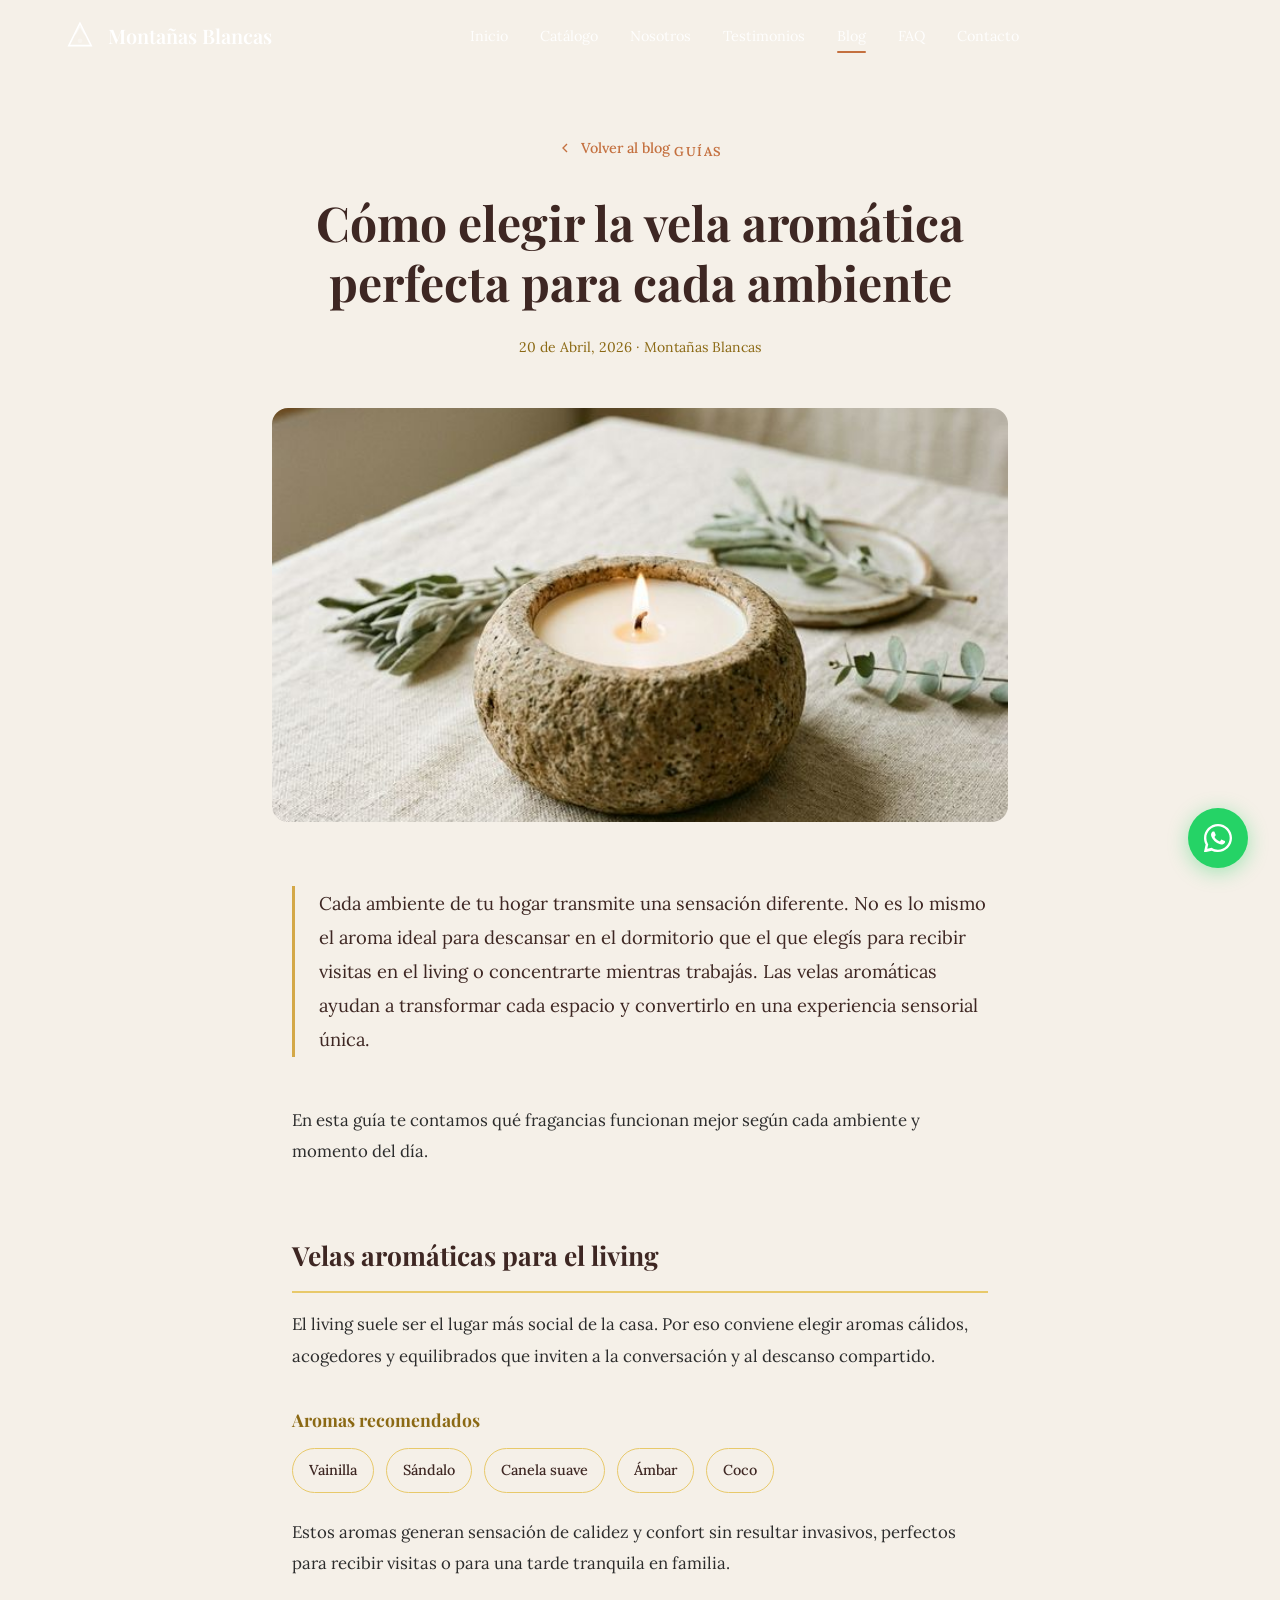
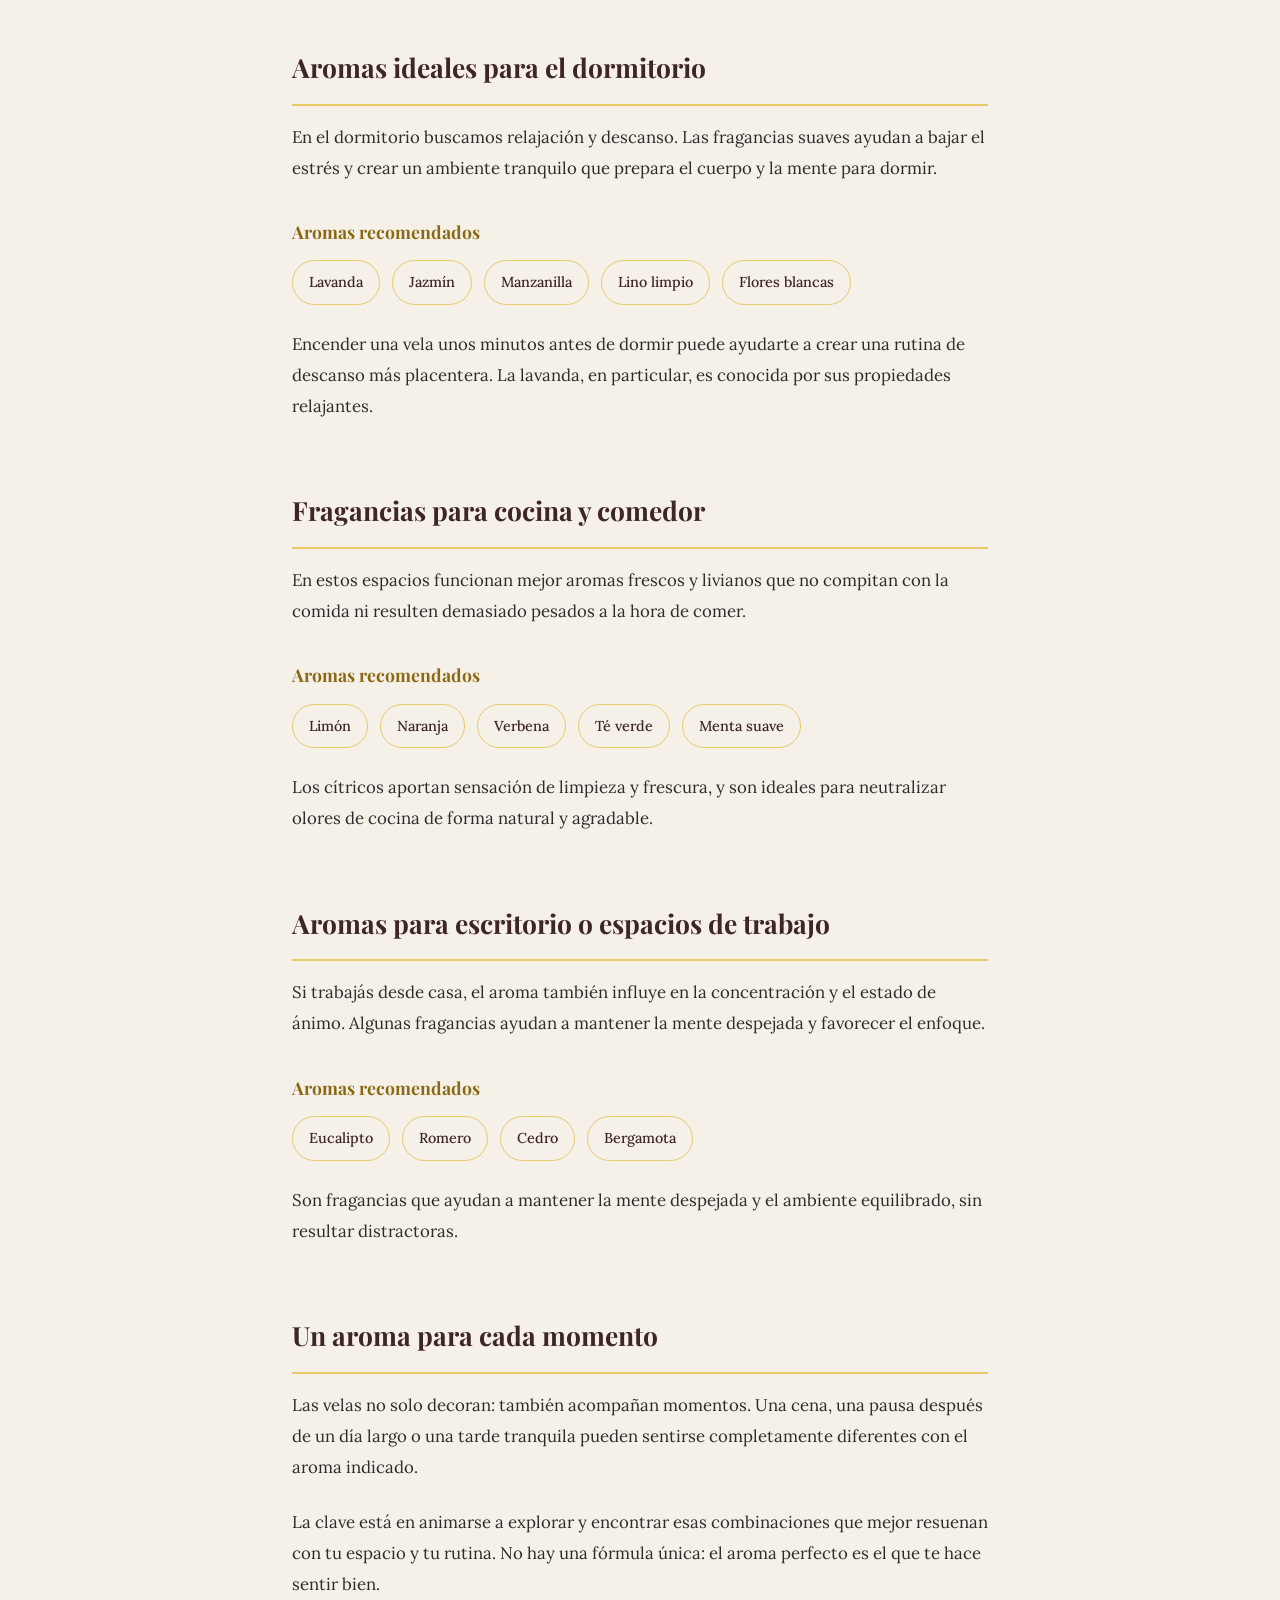
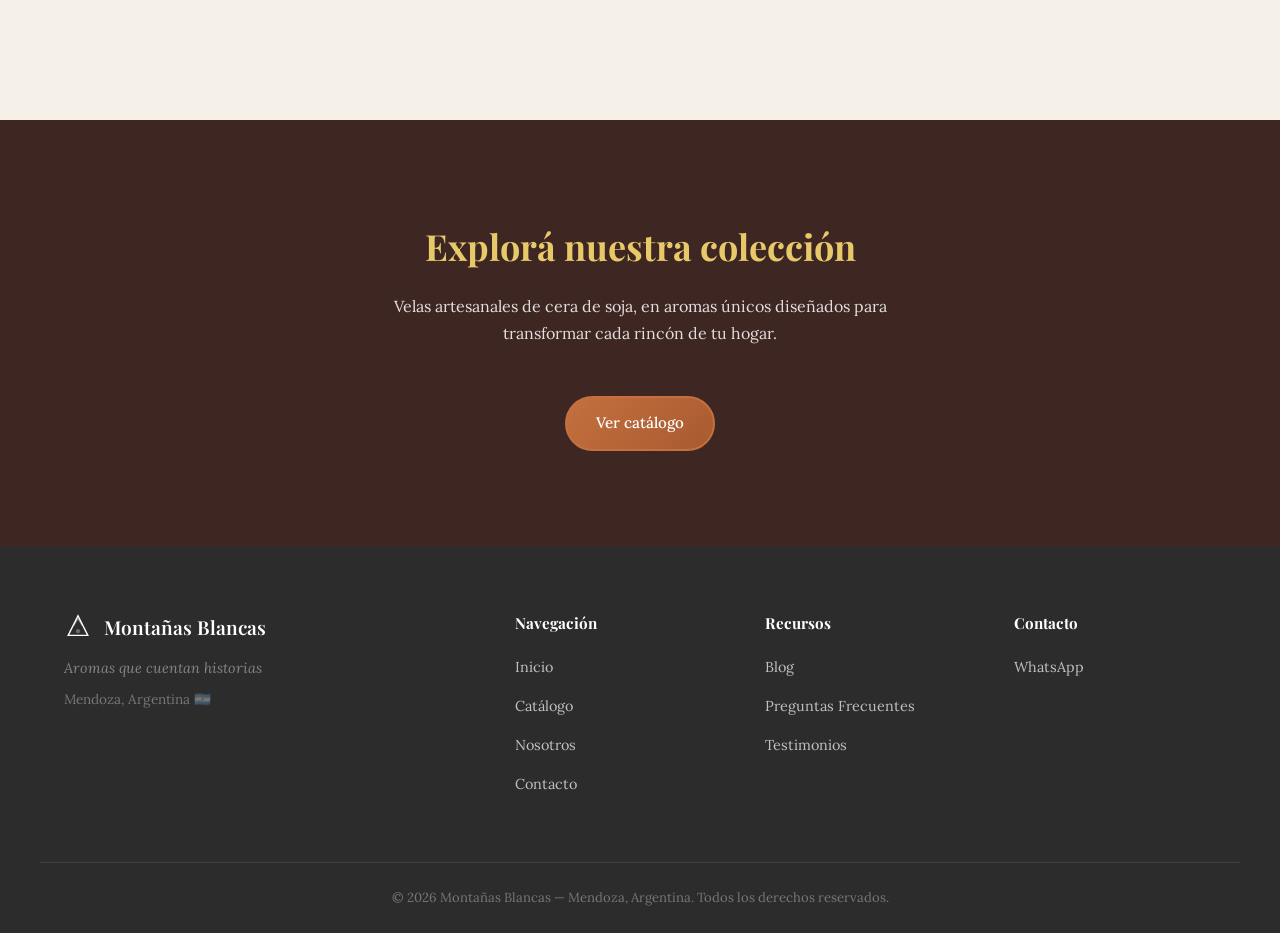
==== blog/como-elegir-la-vela-aromatica-perfecta.html @ 4b8f6ac5 "Add 3 blog posts with full SEO and schema markup - blog/como-elegir-la-vela-aromatica-perfecta.html " ====
<!DOCTYPE html>
<html lang="es-AR">
<head>
  <meta charset="UTF-8" />
  <meta name="viewport" content="width=device-width, initial-scale=1.0" />

  <title>Cómo elegir la vela aromática perfecta para cada ambiente — Montañas Blancas</title>
  <meta name="description" content="Descubrí qué aromas funcionan mejor en cada espacio de tu hogar y cómo elegir la vela ideal para crear ambientes cálidos, relajantes y únicos." />
  <meta name="author" content="Montañas Blancas" />
  <meta name="robots" content="index, follow" />
  <link rel="canonical" href="https://www.montañasblancas.com/blog/como-elegir-la-vela-aromatica-perfecta.html" />

  <!-- Open Graph -->
  <meta property="og:type" content="article" />
  <meta property="og:title" content="Cómo elegir la vela aromática perfecta para cada ambiente" />
  <meta property="og:description" content="Descubrí qué aromas funcionan mejor en cada espacio de tu hogar y cómo elegir la vela ideal." />
  <meta property="og:image" content="https://www.montañasblancas.com/images/vela-portavela-2.png" />
  <meta property="og:url" content="https://www.montañasblancas.com/blog/como-elegir-la-vela-aromatica-perfecta.html" />
  <meta property="og:locale" content="es_AR" />
  <meta property="og:site_name" content="Montañas Blancas" />
  <meta property="article:published_time" content="2026-04-20" />

  <!-- Twitter Card -->
  <meta name="twitter:card" content="summary_large_image" />
  <meta name="twitter:title" content="Cómo elegir la vela aromática perfecta para cada ambiente" />
  <meta name="twitter:description" content="Descubrí qué aromas funcionan mejor en cada espacio de tu hogar." />
  <meta name="twitter:image" content="https://www.montañasblancas.com/images/vela-portavela-2.png" />

  <!-- Fonts: async -->
  <link rel="preconnect" href="https://fonts.googleapis.com" />
  <link rel="preconnect" href="https://fonts.gstatic.com" crossorigin />
  <link rel="preload" href="https://fonts.googleapis.com/css2?family=Playfair+Display:ital,wght@0,400;0,500;0,600;0,700;1,400;1,500&family=Lora:ital,wght@0,400;0,500;0,600;1,400;1,500&display=swap" as="style" onload="this.onload=null;this.rel='stylesheet'" />
  <noscript><link href="https://fonts.googleapis.com/css2?family=Playfair+Display:ital,wght@0,400;0,500;0,600;0,700;1,400;1,500&family=Lora:ital,wght@0,400;0,500;0,600;1,400;1,500&display=swap" rel="stylesheet" /></noscript>

  <link rel="stylesheet" href="../style.css" />

  <!-- Structured Data: BlogPosting -->
  <script type="application/ld+json">
  {
    "@context": "https://schema.org",
    "@type": "BlogPosting",
    "headline": "Cómo elegir la vela aromática perfecta para cada ambiente",
    "description": "Descubrí qué aromas funcionan mejor en cada espacio de tu hogar y cómo elegir la vela ideal para crear ambientes cálidos, relajantes y únicos.",
    "image": "https://www.montañasblancas.com/images/vela-portavela-2.png",
    "datePublished": "2026-04-20",
    "author": { "@type": "Organization", "name": "Montañas Blancas" },
    "publisher": {
      "@type": "Organization",
      "name": "Montañas Blancas",
      "url": "https://www.montañasblancas.com"
    },
    "url": "https://www.montañasblancas.com/blog/como-elegir-la-vela-aromatica-perfecta.html"
  }
  </script>
</head>
<body>

  <!-- ========== NAVBAR ========== -->
  <header id="navbar" class="navbar" role="banner">
    <div class="navbar__container">
      <a href="/" class="navbar__logo" aria-label="Ir al inicio">
        <svg class="navbar__logo-icon" viewBox="0 0 40 40" fill="none" xmlns="http://www.w3.org/2000/svg" aria-hidden="true">
          <path d="M20 4L6 32h28L20 4z" stroke="currentColor" stroke-width="2" fill="none"/>
          <path d="M14 18L20 8l6 10" stroke="currentColor" stroke-width="1.5" fill="none" opacity="0.5"/>
          <circle cx="20" cy="26" r="3" fill="currentColor" opacity="0.3"/>
        </svg>
        <span class="navbar__brand">Montañas Blancas</span>
      </a>

      <nav class="navbar__nav" id="nav-menu" role="navigation" aria-label="Navegación principal">
        <ul class="navbar__links">
          <li><a href="/" class="navbar__link">Inicio</a></li>
          <li><a href="/#catalogo" class="navbar__link">Catálogo</a></li>
          <li><a href="/#nosotros" class="navbar__link">Nosotros</a></li>
          <li><a href="/#testimonios" class="navbar__link">Testimonios</a></li>
          <li><a href="/#blog" class="navbar__link active">Blog</a></li>
          <li><a href="/#faq" class="navbar__link">FAQ</a></li>
          <li><a href="/#contacto" class="navbar__link">Contacto</a></li>
        </ul>
      </nav>

      <div class="navbar__actions">
        <button class="navbar__hamburger" id="hamburger-btn" aria-label="Abrir menú" aria-expanded="false" aria-controls="nav-menu">
          <span class="navbar__hamburger-line"></span>
          <span class="navbar__hamburger-line"></span>
          <span class="navbar__hamburger-line"></span>
        </button>
      </div>
    </div>
  </header>

  <!-- ========== BLOG POST ========== -->
  <div class="blog-post__hero">
    <header class="blog-post__header">
      <a href="/#blog" class="blog-post__back" aria-label="Volver al blog">
        <svg viewBox="0 0 24 24" fill="none" stroke="currentColor" stroke-width="2" width="16" height="16"><path d="M15 18l-6-6 6-6"/></svg>
        Volver al blog
      </a>
      <span class="blog-post__category">Guías</span>
      <h1 class="blog-post__title">Cómo elegir la vela aromática perfecta para cada ambiente</h1>
      <p class="blog-post__meta">
        <time datetime="2026-04-20">20 de Abril, 2026</time> · Montañas Blancas
      </p>
    </header>

    <div class="blog-post__cover">
      <img src="../images/vela-portavela-2.png" alt="Portavela artesanal con vela aromática encendida" width="640" height="640" loading="eager" />
    </div>
  </div>

  <main>
    <article class="blog-post__body">

      <p>Cada ambiente de tu hogar transmite una sensación diferente. No es lo mismo el aroma ideal para descansar en el dormitorio que el que elegís para recibir visitas en el living o concentrarte mientras trabajás. Las velas aromáticas ayudan a transformar cada espacio y convertirlo en una experiencia sensorial única.</p>

      <p>En esta guía te contamos qué fragancias funcionan mejor según cada ambiente y momento del día.</p>

      <h2>Velas aromáticas para el living</h2>
      <p>El living suele ser el lugar más social de la casa. Por eso conviene elegir aromas cálidos, acogedores y equilibrados que inviten a la conversación y al descanso compartido.</p>
      <h3>Aromas recomendados</h3>
      <ul class="aroma-list">
        <li>Vainilla</li>
        <li>Sándalo</li>
        <li>Canela suave</li>
        <li>Ámbar</li>
        <li>Coco</li>
      </ul>
      <p>Estos aromas generan sensación de calidez y confort sin resultar invasivos, perfectos para recibir visitas o para una tarde tranquila en familia.</p>

      <h2>Aromas ideales para el dormitorio</h2>
      <p>En el dormitorio buscamos relajación y descanso. Las fragancias suaves ayudan a bajar el estrés y crear un ambiente tranquilo que prepara el cuerpo y la mente para dormir.</p>
      <h3>Aromas recomendados</h3>
      <ul class="aroma-list">
        <li>Lavanda</li>
        <li>Jazmín</li>
        <li>Manzanilla</li>
        <li>Lino limpio</li>
        <li>Flores blancas</li>
      </ul>
      <p>Encender una vela unos minutos antes de dormir puede ayudarte a crear una rutina de descanso más placentera. La lavanda, en particular, es conocida por sus propiedades relajantes.</p>

      <h2>Fragancias para cocina y comedor</h2>
      <p>En estos espacios funcionan mejor aromas frescos y livianos que no compitan con la comida ni resulten demasiado pesados a la hora de comer.</p>
      <h3>Aromas recomendados</h3>
      <ul class="aroma-list">
        <li>Limón</li>
        <li>Naranja</li>
        <li>Verbena</li>
        <li>Té verde</li>
        <li>Menta suave</li>
      </ul>
      <p>Los cítricos aportan sensación de limpieza y frescura, y son ideales para neutralizar olores de cocina de forma natural y agradable.</p>

      <h2>Aromas para escritorio o espacios de trabajo</h2>
      <p>Si trabajás desde casa, el aroma también influye en la concentración y el estado de ánimo. Algunas fragancias ayudan a mantener la mente despejada y favorecer el enfoque.</p>
      <h3>Aromas recomendados</h3>
      <ul class="aroma-list">
        <li>Eucalipto</li>
        <li>Romero</li>
        <li>Cedro</li>
        <li>Bergamota</li>
      </ul>
      <p>Son fragancias que ayudan a mantener la mente despejada y el ambiente equilibrado, sin resultar distractoras.</p>

      <h2>Un aroma para cada momento</h2>
      <p>Las velas no solo decoran: también acompañan momentos. Una cena, una pausa después de un día largo o una tarde tranquila pueden sentirse completamente diferentes con el aroma indicado.</p>
      <p>La clave está en animarse a explorar y encontrar esas combinaciones que mejor resuenan con tu espacio y tu rutina. No hay una fórmula única: el aroma perfecto es el que te hace sentir bien.</p>

    </article>
  </main>

  <!-- ========== CTA ========== -->
  <section class="blog-post__cta-section">
    <h2>Explorá nuestra colección</h2>
    <p>Velas artesanales de cera de soja, en aromas únicos diseñados para transformar cada rincón de tu hogar.</p>
    <a href="/#catalogo" class="btn btn--primary">Ver catálogo</a>
  </section>

  <!-- ========== FOOTER ========== -->
  <footer class="footer" role="contentinfo">
    <div class="container footer__grid">
      <div class="footer__brand">
        <div class="footer__logo">
          <svg class="navbar__logo-icon" viewBox="0 0 40 40" fill="none" xmlns="http://www.w3.org/2000/svg" aria-hidden="true">
            <path d="M20 4L6 32h28L20 4z" stroke="currentColor" stroke-width="2" fill="none"/>
            <path d="M14 18L20 8l6 10" stroke="currentColor" stroke-width="1.5" fill="none" opacity="0.5"/>
            <circle cx="20" cy="26" r="3" fill="currentColor" opacity="0.3"/>
          </svg>
          <span>Montañas Blancas</span>
        </div>
        <p class="footer__tagline">Aromas que cuentan historias</p>
        <p class="footer__location">Mendoza, Argentina 🇦🇷</p>
      </div>
      <div class="footer__links">
        <h4>Navegación</h4>
        <ul>
          <li><a href="/">Inicio</a></li>
          <li><a href="/#catalogo">Catálogo</a></li>
          <li><a href="/#nosotros">Nosotros</a></li>
          <li><a href="/#contacto">Contacto</a></li>
        </ul>
      </div>
      <div class="footer__links">
        <h4>Recursos</h4>
        <ul>
          <li><a href="/#blog">Blog</a></li>
          <li><a href="/#faq">Preguntas Frecuentes</a></li>
          <li><a href="/#testimonios">Testimonios</a></li>
        </ul>
      </div>
      <div class="footer__links">
        <h4>Contacto</h4>
        <ul>
          <li><a href="https://wa.me/5492616534503" target="_blank" rel="noopener noreferrer">WhatsApp</a></li>
        </ul>
      </div>
    </div>
    <div class="footer__bottom">
      <p>&copy; 2026 Montañas Blancas — Mendoza, Argentina. Todos los derechos reservados.</p>
    </div>
  </footer>

  <!-- Back to Top -->
  <button class="back-to-top" id="back-to-top" aria-label="Volver al inicio">
    <svg viewBox="0 0 24 24" fill="none" stroke="currentColor" stroke-width="2.5" width="20" height="20">
      <path d="M12 19V5M5 12l7-7 7 7"/>
    </svg>
  </button>

  <!-- WhatsApp Float -->
  <a href="https://wa.me/5492616534503?text=Hola!%20Quiero%20consultar%20sobre%20los%20productos%20de%20Monta%C3%B1as%20Blancas" target="_blank" rel="noopener noreferrer" class="whatsapp-float" aria-label="Contactar por WhatsApp">
    <svg viewBox="0 0 24 24" fill="currentColor" width="28" height="28"><path d="M17.472 14.382c-.297-.149-1.758-.867-2.03-.967-.273-.099-.471-.148-.67.15-.197.297-.767.966-.94 1.164-.173.199-.347.223-.644.075-.297-.15-1.255-.463-2.39-1.475-.883-.788-1.48-1.761-1.653-2.059-.173-.297-.018-.458.13-.606.134-.133.298-.347.446-.52.149-.174.198-.298.298-.497.099-.198.05-.371-.025-.52-.075-.149-.669-1.612-.916-2.207-.242-.579-.487-.5-.669-.51-.173-.008-.371-.01-.57-.01-.198 0-.52.074-.792.372-.272.297-1.04 1.016-1.04 2.479 0 1.462 1.065 2.875 1.213 3.074.149.198 2.096 3.2 5.077 4.487.709.306 1.262.489 1.694.625.712.227 1.36.195 1.871.118.571-.085 1.758-.719 2.006-1.413.248-.694.248-1.289.173-1.413-.074-.124-.272-.198-.57-.347z"/><path d="M12 0C5.373 0 0 5.373 0 12c0 2.025.507 3.932 1.395 5.608L.048 23.64a.5.5 0 00.612.612l5.994-1.33A11.955 11.955 0 0012 24c6.627 0 12-5.373 12-12S18.627 0 12 0zm0 22c-1.85 0-3.59-.508-5.074-1.388l-.364-.216-3.773.838.856-3.812-.236-.376A9.94 9.94 0 012 12C2 6.486 6.486 2 12 2s10 4.486 10 10-4.486 10-10 10z"/></svg>
  </a>

  <script src="../main.js"></script>
</body>
</html>
---- style.css ----
/* ============================================================
   MONTAÑAS BLANCAS — Design System
   Estilo: Rústico / Artesanal
   ============================================================ */

/* ---------- CSS Custom Properties ---------- */
:root {
  /* Colors */
  --color-cream: #F5F0E8;
  --color-cream-light: #FAF7F2;
  --color-warm-brown: #8B6914;
  --color-dark-brown: #3E2723;
  --color-terracotta: #C4703F;
  --color-terracotta-dark: #A85A30;
  --color-sage: #A8B5A0;
  --color-sage-light: #C5CFC0;
  --color-gold: #D4A847;
  --color-gold-light: #E8C96A;
  --color-charcoal: #2C2C2C;
  --color-white: #FFFFFF;
  --color-black: #1A1A1A;
  --color-whatsapp: #25D366;
  --color-whatsapp-dark: #1EBE57;

  /* Typography */
  --font-heading: 'Playfair Display', 'Georgia', serif;
  --font-body: 'Lora', 'Georgia', serif;

  /* Spacing */
  --space-xs: 0.5rem;
  --space-sm: 0.75rem;
  --space-md: 1rem;
  --space-lg: 1.5rem;
  --space-xl: 2rem;
  --space-2xl: 3rem;
  --space-3xl: 4rem;
  --space-4xl: 6rem;

  /* Borders */
  --radius-sm: 6px;
  --radius-md: 10px;
  --radius-lg: 16px;
  --radius-xl: 24px;
  --radius-full: 9999px;

  /* Shadows */
  --shadow-sm: 0 2px 8px rgba(62, 39, 35, 0.06);
  --shadow-md: 0 4px 20px rgba(62, 39, 35, 0.08);
  --shadow-lg: 0 8px 40px rgba(62, 39, 35, 0.12);
  --shadow-warm: 0 4px 20px rgba(196, 112, 63, 0.15);

  /* Transitions */
  --transition-fast: 0.2s ease;
  --transition-base: 0.3s ease;
  --transition-slow: 0.5s ease;

  /* Layout */
  --max-width: 1200px;
  --navbar-height: 72px;
}

/* ---------- Reset & Base ---------- */
*,
*::before,
*::after {
  margin: 0;
  padding: 0;
  box-sizing: border-box;
}

html {
  scroll-behavior: smooth;
  scroll-padding-top: var(--navbar-height);
  font-size: 16px;
  -webkit-font-smoothing: antialiased;
  -moz-osx-font-smoothing: grayscale;
}

body {
  font-family: var(--font-body);
  color: var(--color-dark-brown);
  background-color: var(--color-cream);
  line-height: 1.7;
  overflow-x: hidden;
}

img {
  max-width: 100%;
  height: auto;
  display: block;
}

a {
  color: inherit;
  text-decoration: none;
  transition: color var(--transition-fast);
}

ul, ol {
  list-style: none;
}

button {
  border: none;
  background: none;
  cursor: pointer;
  font-family: inherit;
  font-size: inherit;
  color: inherit;
}

::selection {
  background-color: var(--color-terracotta);
  color: var(--color-white);
}

/* ---------- Utility Classes ---------- */
.container {
  max-width: var(--max-width);
  margin: 0 auto;
  padding: 0 var(--space-lg);
}

.section {
  padding: var(--space-4xl) 0;
}

.section--alt {
  background-color: var(--color-cream-light);
}

.section__header {
  text-align: center;
  max-width: 640px;
  margin: 0 auto var(--space-3xl);
}

.section__tagline {
  font-family: var(--font-body);
  font-style: italic;
  color: var(--color-terracotta);
  font-size: 0.95rem;
  letter-spacing: 0.05em;
  margin-bottom: var(--space-xs);
}

.section__title {
  font-family: var(--font-heading);
  font-size: clamp(1.8rem, 4vw, 2.6rem);
  font-weight: 600;
  color: var(--color-dark-brown);
  margin-bottom: var(--space-md);
  position: relative;
}

.section__title::after {
  content: '';
  display: block;
  width: 60px;
  height: 3px;
  background: linear-gradient(90deg, var(--color-terracotta), var(--color-gold));
  margin: var(--space-md) auto 0;
  border-radius: var(--radius-full);
}

.section__description {
  font-size: 1.05rem;
  color: rgba(62, 39, 35, 0.7);
  line-height: 1.8;
}

/* ---------- Buttons ---------- */
.btn {
  display: inline-flex;
  align-items: center;
  justify-content: center;
  gap: var(--space-xs);
  padding: 0.8rem 1.8rem;
  border-radius: var(--radius-full);
  font-family: var(--font-body);
  font-size: 0.95rem;
  font-weight: 500;
  cursor: pointer;
  transition: all var(--transition-base);
  border: 2px solid transparent;
  text-decoration: none;
  white-space: nowrap;
}

.btn--primary {
  background: linear-gradient(135deg, var(--color-terracotta), var(--color-terracotta-dark));
  color: var(--color-white);
  border-color: var(--color-terracotta);
}

.btn--primary:hover {
  background: linear-gradient(135deg, var(--color-terracotta-dark), var(--color-terracotta));
  transform: translateY(-2px);
  box-shadow: var(--shadow-warm);
}

.btn--outline {
  background: transparent;
  color: var(--color-white);
  border-color: rgba(255, 255, 255, 0.6);
}

.btn--outline:hover {
  background: rgba(255, 255, 255, 0.1);
  border-color: var(--color-white);
  transform: translateY(-2px);
}

.btn--whatsapp {
  background: var(--color-whatsapp);
  color: var(--color-white);
  border-color: var(--color-whatsapp);
  font-size: 0.85rem;
  padding: 0.6rem 1.2rem;
}

.btn--whatsapp:hover {
  background: var(--color-whatsapp-dark);
  transform: translateY(-2px);
  box-shadow: 0 4px 15px rgba(37, 211, 102, 0.3);
}

.btn--large {
  font-size: 1.1rem;
  padding: 1rem 2.5rem;
}

/* ============================================================
   NAVBAR
   ============================================================ */
.navbar {
  position: fixed;
  top: 0;
  left: 0;
  right: 0;
  z-index: 1000;
  height: var(--navbar-height);
  background: transparent;
  transition: all var(--transition-base);
}

.navbar.scrolled {
  background: rgba(245, 240, 232, 0.95);
  backdrop-filter: blur(12px);
  -webkit-backdrop-filter: blur(12px);
  box-shadow: var(--shadow-sm);
}

.navbar.scrolled .navbar__brand,
.navbar.scrolled .navbar__link,
.navbar.scrolled .navbar__social,
.navbar.scrolled .navbar__hamburger-line {
  color: var(--color-dark-brown);
}

.navbar.scrolled .navbar__hamburger-line {
  background-color: var(--color-dark-brown);
}

.navbar__container {
  max-width: var(--max-width);
  margin: 0 auto;
  padding: 0 var(--space-lg);
  display: flex;
  align-items: center;
  justify-content: space-between;
  height: 100%;
}

.navbar__logo {
  display: flex;
  align-items: center;
  gap: var(--space-sm);
  font-family: var(--font-heading);
  font-size: 1.25rem;
  font-weight: 600;
  color: var(--color-white);
  transition: color var(--transition-base);
  z-index: 1001;
}

.navbar__logo-icon {
  width: 32px;
  height: 32px;
}

.navbar__brand {
  color: inherit;
}

.navbar__nav {
  display: flex;
}

.navbar__links {
  display: flex;
  align-items: center;
  gap: var(--space-xl);
}

.navbar__link {
  font-family: var(--font-body);
  font-size: 0.9rem;
  color: rgba(255, 255, 255, 0.9);
  position: relative;
  padding: var(--space-xs) 0;
  transition: color var(--transition-fast);
}

.navbar__link::after {
  content: '';
  position: absolute;
  bottom: 0;
  left: 0;
  width: 0;
  height: 2px;
  background: var(--color-terracotta);
  transition: width var(--transition-base);
  border-radius: var(--radius-full);
}

.navbar__link:hover::after,
.navbar__link.active::after {
  width: 100%;
}

.navbar__actions {
  display: flex;
  align-items: center;
  gap: var(--space-md);
  z-index: 1001;
}

.navbar__social {
  color: rgba(255, 255, 255, 0.9);
  transition: all var(--transition-fast);
  display: flex;
}

.navbar__social:hover {
  color: var(--color-terracotta);
  transform: scale(1.1);
}

/* Hamburger */
.navbar__hamburger {
  display: none;
  flex-direction: column;
  gap: 5px;
  padding: 4px;
}

.navbar__hamburger-line {
  width: 24px;
  height: 2px;
  background-color: var(--color-white);
  border-radius: var(--radius-full);
  transition: all var(--transition-base);
}

.navbar__hamburger.open .navbar__hamburger-line:nth-child(1) {
  transform: translateY(7px) rotate(45deg);
}

.navbar__hamburger.open .navbar__hamburger-line:nth-child(2) {
  opacity: 0;
}

.navbar__hamburger.open .navbar__hamburger-line:nth-child(3) {
  transform: translateY(-7px) rotate(-45deg);
}

/* ============================================================
   HERO
   ============================================================ */
.hero {
  position: relative;
  height: 100vh;
  min-height: 600px;
  display: flex;
  align-items: center;
  justify-content: center;
  background-image: url('images/hero.png');
  background-image: image-set(
    url('images/hero.webp') type('image/webp'),
    url('images/hero.png') type('image/png')
  );
  background-size: cover;
  background-position: center;
}

.hero__overlay {
  position: absolute;
  inset: 0;
  background: linear-gradient(
    180deg,
    rgba(26, 26, 26, 0.5) 0%,
    rgba(62, 39, 35, 0.65) 50%,
    rgba(44, 44, 44, 0.7) 100%
  );
}

.hero__content {
  position: relative;
  text-align: center;
  color: var(--color-white);
  padding: var(--space-xl);
  max-width: 700px;
}

.hero__tagline {
  font-family: var(--font-body);
  font-style: italic;
  font-size: 1rem;
  letter-spacing: 0.15em;
  text-transform: uppercase;
  opacity: 0.85;
  margin-bottom: var(--space-md);
}

.hero__title {
  font-family: var(--font-heading);
  font-size: clamp(2.5rem, 7vw, 4.5rem);
  font-weight: 700;
  line-height: 1.1;
  margin-bottom: var(--space-md);
  text-shadow: 0 2px 20px rgba(0, 0, 0, 0.3);
}

.hero__subtitle {
  font-family: var(--font-body);
  font-style: italic;
  font-size: clamp(1.1rem, 2.5vw, 1.4rem);
  opacity: 0.9;
  margin-bottom: var(--space-2xl);
  letter-spacing: 0.02em;
}

.hero__cta {
  display: flex;
  gap: var(--space-md);
  justify-content: center;
  flex-wrap: wrap;
}

.hero__scroll-indicator {
  position: absolute;
  bottom: var(--space-2xl);
  left: 50%;
  transform: translateX(-50%);
  color: rgba(255, 255, 255, 0.6);
  animation: bounce 2s ease-in-out infinite;
}

@keyframes bounce {
  0%, 100% { transform: translateX(-50%) translateY(0); }
  50% { transform: translateX(-50%) translateY(10px); }
}

/* ============================================================
   CATALOG
   ============================================================ */
.catalog__filters {
  display: flex;
  justify-content: center;
  gap: var(--space-sm);
  margin-bottom: var(--space-2xl);
  flex-wrap: wrap;
}

.catalog__filter {
  font-family: var(--font-body);
  font-size: 0.9rem;
  padding: 0.6rem 1.4rem;
  border-radius: var(--radius-full);
  border: 2px solid rgba(62, 39, 35, 0.15);
  background: transparent;
  color: var(--color-dark-brown);
  transition: all var(--transition-base);
  cursor: pointer;
}

.catalog__filter:hover {
  border-color: var(--color-terracotta);
  color: var(--color-terracotta);
}

.catalog__filter.active {
  background: var(--color-terracotta);
  border-color: var(--color-terracotta);
  color: var(--color-white);
}

.catalog__grid {
  display: grid;
  grid-template-columns: repeat(auto-fill, minmax(320px, 1fr));
  gap: var(--space-xl);
}

/* Product Cards */
.product-card {
  background: var(--color-white);
  border-radius: var(--radius-lg);
  overflow: hidden;
  box-shadow: var(--shadow-sm);
  transition: all var(--transition-base);
  display: flex;
  flex-direction: column;
}

.product-card:hover {
  transform: translateY(-6px);
  box-shadow: var(--shadow-lg);
}

.product-card.hidden {
  display: none;
}

.product-card__image-wrapper {
  position: relative;
  overflow: hidden;
  aspect-ratio: 1 / 1;
  background: var(--color-cream);
}

.product-card__image {
  width: 100%;
  height: 100%;
  object-fit: cover;
  object-position: center 55%;
  transition: transform var(--transition-slow);
}

.product-card:hover .product-card__image {
  transform: scale(1.05);
}

.product-card__badge {
  position: absolute;
  top: var(--space-md);
  left: var(--space-md);
  background: var(--color-terracotta);
  color: var(--color-white);
  padding: 0.3rem 0.8rem;
  border-radius: var(--radius-full);
  font-size: 0.75rem;
  font-weight: 600;
  letter-spacing: 0.05em;
  text-transform: uppercase;
}

.product-card__badge.badge--new {
  background: var(--color-gold);
  color: var(--color-dark-brown);
}

.product-card__body {
  padding: var(--space-lg);
  display: flex;
  flex-direction: column;
  flex: 1;
}

.product-card__title {
  font-family: var(--font-heading);
  font-size: 1.15rem;
  font-weight: 600;
  color: var(--color-dark-brown);
  margin-bottom: var(--space-xs);
  line-height: 1.4;
}

.product-card__description {
  font-size: 0.9rem;
  color: rgba(62, 39, 35, 0.65);
  line-height: 1.6;
  margin-bottom: var(--space-lg);
  flex: 1;
}

.product-card__footer {
  display: flex;
  align-items: center;
  justify-content: space-between;
  gap: var(--space-md);
  margin-top: auto;
}

.product-card__price {
  font-family: var(--font-heading);
  font-size: 1.3rem;
  font-weight: 700;
  color: var(--color-terracotta);
}

.product-card__variants {
  display: flex;
  flex-direction: column;
  gap: 0.4rem;
  margin-bottom: var(--space-lg);
  padding: var(--space-sm) var(--space-md);
  background: linear-gradient(135deg, rgba(196, 112, 63, 0.05), rgba(212, 168, 71, 0.05));
  border-radius: var(--radius-sm);
  border-left: 3px solid var(--color-terracotta);
}

.product-card__variant {
  font-size: 0.82rem;
  color: rgba(62, 39, 35, 0.7);
  line-height: 1.5;
}

.product-card__variant strong {
  color: var(--color-terracotta);
  font-weight: 600;
}

/* ============================================================
   ABOUT
   ============================================================ */
.about__grid {
  display: grid;
  grid-template-columns: 1fr 1fr;
  gap: var(--space-3xl);
  align-items: center;
}

.about__image-wrapper {
  border-radius: var(--radius-lg);
  overflow: hidden;
  box-shadow: var(--shadow-lg);
  position: relative;
}

.about__image-wrapper::after {
  content: '';
  position: absolute;
  inset: 0;
  border: 3px solid rgba(212, 168, 71, 0.2);
  border-radius: var(--radius-lg);
  pointer-events: none;
}

.about__image {
  width: 100%;
  height: 100%;
  object-fit: cover;
  aspect-ratio: 4 / 5;
}

.about__content .section__tagline,
.about__content .section__title {
  text-align: left;
}

.about__content .section__title::after {
  margin: var(--space-md) 0 0;
}

.about__text {
  font-size: 1rem;
  color: rgba(62, 39, 35, 0.75);
  margin-bottom: var(--space-md);
  line-height: 1.8;
}

.about__values {
  display: grid;
  grid-template-columns: repeat(3, 1fr);
  gap: var(--space-lg);
  margin-top: var(--space-2xl);
}

.about__value {
  text-align: center;
}

.about__value-icon {
  width: 56px;
  height: 56px;
  margin: 0 auto var(--space-sm);
  display: flex;
  align-items: center;
  justify-content: center;
  background: linear-gradient(135deg, rgba(196, 112, 63, 0.1), rgba(212, 168, 71, 0.1));
  border-radius: var(--radius-md);
  color: var(--color-terracotta);
}

.about__value h3 {
  font-family: var(--font-heading);
  font-size: 1rem;
  font-weight: 600;
  margin-bottom: 0.2rem;
}

.about__value p {
  font-size: 0.82rem;
  color: rgba(62, 39, 35, 0.6);
}

/* ============================================================
   TESTIMONIALS
   ============================================================ */
.testimonials__carousel {
  max-width: 800px;
  margin: 0 auto;
  overflow: hidden;
  position: relative;
}

.testimonials__track {
  display: flex;
  transition: transform var(--transition-slow);
}

.testimonial-card {
  min-width: 100%;
  padding: var(--space-2xl) var(--space-xl);
  text-align: center;
}

.testimonial-card__stars {
  color: var(--color-gold);
  font-size: 1.3rem;
  margin-bottom: var(--space-lg);
  letter-spacing: 0.1em;
}

.testimonial-card__text {
  font-family: var(--font-body);
  font-style: italic;
  font-size: 1.1rem;
  line-height: 1.8;
  color: var(--color-dark-brown);
  margin-bottom: var(--space-xl);
  max-width: 600px;
  margin-left: auto;
  margin-right: auto;
}

.testimonial-card__author {
  display: flex;
  align-items: center;
  justify-content: center;
  gap: var(--space-md);
}

.testimonial-card__avatar {
  width: 48px;
  height: 48px;
  border-radius: var(--radius-full);
  background: linear-gradient(135deg, var(--color-terracotta), var(--color-gold));
  color: var(--color-white);
  display: flex;
  align-items: center;
  justify-content: center;
  font-family: var(--font-heading);
  font-weight: 600;
  font-size: 0.9rem;
}

.testimonial-card__name {
  font-family: var(--font-heading);
  font-weight: 600;
  color: var(--color-dark-brown);
}

.testimonial-card__location {
  font-size: 0.85rem;
  color: rgba(62, 39, 35, 0.5);
}

.testimonials__controls {
  display: flex;
  align-items: center;
  justify-content: center;
  gap: var(--space-lg);
  margin-top: var(--space-lg);
}

.testimonials__btn {
  width: 40px;
  height: 40px;
  border-radius: var(--radius-full);
  border: 2px solid rgba(62, 39, 35, 0.15);
  display: flex;
  align-items: center;
  justify-content: center;
  color: var(--color-dark-brown);
  transition: all var(--transition-base);
}

.testimonials__btn:hover {
  border-color: var(--color-terracotta);
  color: var(--color-terracotta);
  background: rgba(196, 112, 63, 0.05);
}

.testimonials__dots {
  display: flex;
  gap: var(--space-xs);
}

.testimonials__dot {
  width: 10px;
  height: 10px;
  border-radius: var(--radius-full);
  background: rgba(62, 39, 35, 0.15);
  cursor: pointer;
  transition: all var(--transition-base);
  border: none;
}

.testimonials__dot.active {
  background: var(--color-terracotta);
  width: 28px;
}

/* ============================================================
   BLOG
   ============================================================ */
.blog__grid {
  display: grid;
  grid-template-columns: repeat(auto-fill, minmax(320px, 1fr));
  gap: var(--space-xl);
}

.blog-card {
  background: var(--color-white);
  border-radius: var(--radius-lg);
  overflow: hidden;
  box-shadow: var(--shadow-sm);
  transition: all var(--transition-base);
}

.blog-card:hover {
  transform: translateY(-4px);
  box-shadow: var(--shadow-md);
}

.blog-card__image-wrapper {
  overflow: hidden;
  aspect-ratio: 16 / 10;
}

.blog-card__image {
  width: 100%;
  height: 100%;
  object-fit: cover;
  transition: transform var(--transition-slow);
}

.blog-card:hover .blog-card__image {
  transform: scale(1.05);
}

.blog-card__body {
  padding: var(--space-lg);
}

.blog-card__date {
  font-size: 0.8rem;
  color: var(--color-terracotta);
  font-style: italic;
}

.blog-card__title {
  font-family: var(--font-heading);
  font-size: 1.1rem;
  font-weight: 600;
  color: var(--color-dark-brown);
  margin: var(--space-xs) 0 var(--space-sm);
  line-height: 1.4;
}

.blog-card__excerpt {
  font-size: 0.9rem;
  color: rgba(62, 39, 35, 0.65);
  line-height: 1.7;
  margin-bottom: var(--space-md);
}

.blog-card__title a {
  color: inherit;
  text-decoration: none;
}

.blog-card__title a:hover {
  color: var(--color-terracotta);
}

.blog-card__link {
  font-family: var(--font-body);
  font-size: 0.9rem;
  font-weight: 500;
  color: var(--color-terracotta);
  text-decoration: none;
  transition: color var(--transition-fast);
}

.blog-card:hover .blog-card__link {
  color: var(--color-terracotta-dark);
}

/* ============================================================
   FAQ
   ============================================================ */
.faq__list {
  max-width: 720px;
  margin: 0 auto;
}

.faq__item {
  border: 2px solid rgba(62, 39, 35, 0.08);
  border-radius: var(--radius-md);
  margin-bottom: var(--space-md);
  background: var(--color-white);
  overflow: hidden;
  transition: all var(--transition-base);
}

.faq__item:hover {
  border-color: rgba(196, 112, 63, 0.2);
}

.faq__item[open] {
  border-color: var(--color-terracotta);
  box-shadow: var(--shadow-warm);
}

.faq__question {
  padding: var(--space-lg);
  font-family: var(--font-heading);
  font-size: 1.05rem;
  font-weight: 500;
  cursor: pointer;
  display: flex;
  align-items: center;
  justify-content: space-between;
  gap: var(--space-md);
  list-style: none;
  user-select: none;
}

.faq__question::-webkit-details-marker {
  display: none;
}

.faq__chevron {
  flex-shrink: 0;
  transition: transform var(--transition-base);
  color: var(--color-terracotta);
}

.faq__item[open] .faq__chevron {
  transform: rotate(180deg);
}

.faq__answer {
  padding: 0 var(--space-lg) var(--space-lg);
  font-size: 0.95rem;
  color: rgba(62, 39, 35, 0.7);
  line-height: 1.8;
  animation: faqSlideIn 0.3s ease;
}

@keyframes faqSlideIn {
  from {
    opacity: 0;
    transform: translateY(-8px);
  }
  to {
    opacity: 1;
    transform: translateY(0);
  }
}

/* ============================================================
   CONTACT
   ============================================================ */
.contact__grid {
  display: grid;
  grid-template-columns: 1fr 1fr;
  gap: var(--space-3xl);
  align-items: start;
  max-width: 900px;
  margin: 0 auto;
}

.contact__whatsapp-card {
  background: var(--color-white);
  border-radius: var(--radius-lg);
  padding: var(--space-3xl) var(--space-xl);
  text-align: center;
  box-shadow: var(--shadow-md);
  border: 2px solid rgba(37, 211, 102, 0.1);
}

.contact__whatsapp-icon {
  color: var(--color-whatsapp);
  margin-bottom: var(--space-lg);
}

.contact__whatsapp-card h3 {
  font-family: var(--font-heading);
  font-size: 1.3rem;
  margin-bottom: var(--space-xs);
}

.contact__whatsapp-card p {
  color: rgba(62, 39, 35, 0.6);
  margin-bottom: var(--space-xl);
}

.contact__info {
  display: flex;
  flex-direction: column;
  gap: var(--space-xl);
}

.contact__info-item {
  display: flex;
  align-items: flex-start;
  gap: var(--space-lg);
}

.contact__info-icon {
  width: 48px;
  height: 48px;
  flex-shrink: 0;
  display: flex;
  align-items: center;
  justify-content: center;
  background: linear-gradient(135deg, rgba(196, 112, 63, 0.1), rgba(212, 168, 71, 0.1));
  border-radius: var(--radius-md);
  color: var(--color-terracotta);
}

.contact__info-item h4 {
  font-family: var(--font-heading);
  font-size: 1rem;
  margin-bottom: 0.2rem;
}

.contact__info-item p {
  font-size: 0.9rem;
  color: rgba(62, 39, 35, 0.65);
  line-height: 1.6;
}

.contact__instagram-link {
  color: var(--color-terracotta);
  font-weight: 500;
  font-size: 0.95rem;
}

.contact__instagram-link:hover {
  color: var(--color-terracotta-dark);
  text-decoration: underline;
}

/* ============================================================
   FOOTER
   ============================================================ */
.footer {
  background: var(--color-charcoal);
  color: rgba(255, 255, 255, 0.7);
  padding-top: var(--space-3xl);
}

.footer__grid {
  display: grid;
  grid-template-columns: 2fr 1fr 1fr 1fr;
  gap: var(--space-2xl);
  padding-bottom: var(--space-3xl);
  border-bottom: 1px solid rgba(255, 255, 255, 0.1);
}

.footer__logo {
  display: flex;
  align-items: center;
  gap: var(--space-sm);
  font-family: var(--font-heading);
  font-size: 1.2rem;
  font-weight: 600;
  color: var(--color-white);
  margin-bottom: var(--space-sm);
}

.footer__logo .navbar__logo-icon {
  width: 28px;
  height: 28px;
}

.footer__tagline {
  font-style: italic;
  font-size: 0.9rem;
  opacity: 0.6;
  margin-bottom: var(--space-xs);
}

.footer__location {
  font-size: 0.85rem;
  opacity: 0.5;
}

.footer__links h4 {
  font-family: var(--font-heading);
  font-size: 0.95rem;
  color: var(--color-white);
  margin-bottom: var(--space-md);
}

.footer__links ul {
  display: flex;
  flex-direction: column;
  gap: var(--space-sm);
}

.footer__links a {
  font-size: 0.9rem;
  transition: color var(--transition-fast);
}

.footer__links a:hover {
  color: var(--color-terracotta);
}

.footer__bottom {
  padding: var(--space-lg) 0;
  text-align: center;
  font-size: 0.82rem;
  opacity: 0.5;
}

/* ============================================================
   BACK TO TOP
   ============================================================ */
.back-to-top {
  position: fixed;
  bottom: calc(var(--space-xl) + 72px);
  right: var(--space-xl);
  width: 44px;
  height: 44px;
  background: var(--color-dark-brown);
  color: var(--color-white);
  border-radius: var(--radius-full);
  display: flex;
  align-items: center;
  justify-content: center;
  box-shadow: var(--shadow-md);
  z-index: 899;
  opacity: 0;
  transform: translateY(16px);
  pointer-events: none;
  transition: opacity var(--transition-base), transform var(--transition-base), background var(--transition-fast);
  cursor: pointer;
  border: none;
}

.back-to-top.visible {
  opacity: 1;
  transform: translateY(0);
  pointer-events: all;
}

.back-to-top:hover {
  background: var(--color-terracotta);
  transform: translateY(-3px);
}

@media (max-width: 768px) {
  .back-to-top {
    bottom: calc(var(--space-lg) + 64px);
    right: var(--space-lg);
    width: 40px;
    height: 40px;
  }
}

/* ============================================================
   WHATSAPP FLOAT
   ============================================================ */
.whatsapp-float {
  position: fixed;
  bottom: var(--space-xl);
  right: var(--space-xl);
  width: 60px;
  height: 60px;
  background: var(--color-whatsapp);
  border-radius: var(--radius-full);
  display: flex;
  align-items: center;
  justify-content: center;
  color: var(--color-white);
  box-shadow: 0 4px 20px rgba(37, 211, 102, 0.4);
  z-index: 900;
  transition: box-shadow var(--transition-base);
  animation: whatsappPulse 2s ease-in-out infinite;
}

.whatsapp-float:hover {
  transform: scale(1.1);
  box-shadow: 0 6px 30px rgba(37, 211, 102, 0.5);
  animation-play-state: paused;
}

@keyframes whatsappPulse {
  0%, 100% { transform: scale(1); }
  50% { transform: scale(1.06); }
}

/* ============================================================
   SCROLL ANIMATIONS
   ============================================================ */
.animate-on-scroll {
  opacity: 0;
  transform: translateY(30px);
  transition: opacity 0.7s ease, transform 0.7s ease;
}

.animate-on-scroll.visible {
  opacity: 1;
  transform: translateY(0);
}

/* Hero animations */
.animate-fade-up {
  opacity: 0;
  transform: translateY(30px);
  animation: fadeUp 0.8s ease forwards;
}

.animate-delay-1 { animation-delay: 0.2s; }
.animate-delay-2 { animation-delay: 0.4s; }
.animate-delay-3 { animation-delay: 0.6s; }

@keyframes fadeUp {
  to {
    opacity: 1;
    transform: translateY(0);
  }
}

/* ============================================================
   RESPONSIVE DESIGN
   ============================================================ */

/* Tablet */
@media (max-width: 1024px) {
  .about__grid {
    grid-template-columns: 1fr;
    gap: var(--space-2xl);
  }

  .about__image {
    aspect-ratio: 16 / 9;
  }

  .about__content .section__tagline,
  .about__content .section__title {
    text-align: center;
  }

  .about__content .section__title::after {
    margin: var(--space-md) auto 0;
  }

  .contact__grid {
    grid-template-columns: 1fr;
    gap: var(--space-2xl);
  }

  .footer__grid {
    grid-template-columns: 1fr 1fr;
    gap: var(--space-xl);
  }
}

/* Mobile */
@media (max-width: 768px) {
  :root {
    --navbar-height: 64px;
  }

  .navbar__hamburger {
    display: flex;
  }

  .navbar__nav {
    position: fixed;
    top: 0;
    left: 0;
    right: 0;
    bottom: 0;
    background: rgba(245, 240, 232, 0.98);
    backdrop-filter: blur(20px);
    -webkit-backdrop-filter: blur(20px);
    display: flex;
    align-items: center;
    justify-content: center;
    opacity: 0;
    pointer-events: none;
    transition: opacity var(--transition-base);
    z-index: 999;
  }

  .navbar__nav.open {
    opacity: 1;
    pointer-events: all;
  }

  .navbar__links {
    flex-direction: column;
    gap: var(--space-xl);
    text-align: center;
  }

  .navbar__link {
    color: var(--color-dark-brown);
    font-size: 1.2rem;
  }

  .hero__title {
    font-size: clamp(2rem, 8vw, 3rem);
  }

  .catalog__grid,
  .blog__grid {
    grid-template-columns: 1fr;
  }

  .about__values {
    grid-template-columns: 1fr;
    gap: var(--space-xl);
  }

  .footer__grid {
    grid-template-columns: 1fr;
    gap: var(--space-xl);
    text-align: center;
  }

  .footer__logo {
    justify-content: center;
  }

  .section {
    padding: var(--space-3xl) 0;
  }

  .whatsapp-float {
    bottom: var(--space-lg);
    right: var(--space-lg);
    width: 52px;
    height: 52px;
  }
}

/* Small Mobile */
@media (max-width: 480px) {
  .hero__cta {
    flex-direction: column;
    align-items: center;
  }

  .product-card__footer {
    flex-direction: column;
    align-items: flex-start;
  }

  .btn--whatsapp {
    width: 100%;
    justify-content: center;
  }

  .catalog__filters {
    gap: 0.4rem;
  }

  .catalog__filter {
    font-size: 0.8rem;
    padding: 0.5rem 1rem;
  }

  .contact__whatsapp-card {
    padding: var(--space-2xl) var(--space-md);
  }

  .contact__whatsapp-card .btn--large {
    width: 100%;
    white-space: normal;
  }
}

/* Prefers Reduced Motion */
@media (prefers-reduced-motion: reduce) {
  *,
  *::before,
  *::after {
    animation-duration: 0.01ms !important;
    animation-iteration-count: 1 !important;
    transition-duration: 0.01ms !important;
  }

  html {
    scroll-behavior: auto;
  }
}

/* ============================================================
   BLOG POST PAGE
   ============================================================ */
.blog-post__hero {
  padding-top: var(--navbar-height);
  background: var(--color-cream);
}

.blog-post__header {
  max-width: 760px;
  margin: 0 auto;
  padding: var(--space-3xl) var(--space-xl) var(--space-2xl);
  text-align: center;
}

.blog-post__category {
  display: inline-block;
  font-size: 0.8rem;
  font-weight: 600;
  letter-spacing: 0.12em;
  text-transform: uppercase;
  color: var(--color-terracotta);
  margin-bottom: var(--space-md);
}

.blog-post__title {
  font-family: var(--font-heading);
  font-size: clamp(1.8rem, 5vw, 3rem);
  color: var(--color-dark-brown);
  line-height: 1.25;
  margin-bottom: var(--space-lg);
}

.blog-post__meta {
  color: var(--color-warm-brown);
  font-size: 0.875rem;
}

.blog-post__cover {
  max-width: 800px;
  margin: 0 auto;
  padding: 0 var(--space-xl);
  border-radius: var(--radius-lg);
  overflow: hidden;
}

.blog-post__cover img {
  width: 100%;
  height: auto;
  display: block;
  border-radius: var(--radius-lg);
  aspect-ratio: 16 / 9;
  object-fit: cover;
}

.blog-post__body {
  max-width: 760px;
  margin: 0 auto;
  padding: var(--space-3xl) var(--space-xl) var(--space-4xl);
  color: var(--color-charcoal);
  line-height: 1.85;
  font-size: 1.05rem;
}

.blog-post__body > p:first-child {
  font-size: 1.15rem;
  color: var(--color-dark-brown);
  border-left: 3px solid var(--color-gold);
  padding-left: var(--space-lg);
  margin-bottom: var(--space-2xl);
}

.blog-post__body h2 {
  font-family: var(--font-heading);
  color: var(--color-dark-brown);
  font-size: clamp(1.25rem, 3vw, 1.65rem);
  margin-top: var(--space-3xl);
  margin-bottom: var(--space-md);
  padding-bottom: var(--space-sm);
  border-bottom: 2px solid var(--color-gold-light);
}

.blog-post__body h3 {
  font-family: var(--font-heading);
  color: var(--color-warm-brown);
  font-size: 1.1rem;
  margin-top: var(--space-xl);
  margin-bottom: var(--space-sm);
}

.blog-post__body p {
  margin-bottom: var(--space-lg);
}

.blog-post__body ul,
.blog-post__body ol {
  margin-left: var(--space-xl);
  margin-bottom: var(--space-lg);
}

.blog-post__body li {
  margin-bottom: var(--space-xs);
}

.blog-post__body strong {
  color: var(--color-dark-brown);
  font-weight: 600;
}

.blog-post__body .aroma-list {
  list-style: none;
  margin-left: 0;
  display: flex;
  flex-wrap: wrap;
  gap: var(--space-sm);
  margin-bottom: var(--space-lg);
}

.blog-post__body .aroma-list li {
  margin: 0;
  background: var(--color-cream);
  border: 1px solid var(--color-gold-light);
  color: var(--color-dark-brown);
  padding: var(--space-xs) var(--space-md);
  border-radius: var(--radius-full);
  font-size: 0.9rem;
  font-weight: 500;
}

.blog-post__steps {
  list-style: none;
  margin-left: 0;
  counter-reset: steps;
}

.blog-post__steps li {
  counter-increment: steps;
  margin-bottom: var(--space-xl);
  padding-left: 3.5rem;
  position: relative;
}

.blog-post__steps li::before {
  content: counter(steps);
  position: absolute;
  left: 0;
  top: 0;
  width: 2.25rem;
  height: 2.25rem;
  background: var(--color-dark-brown);
  color: var(--color-gold-light);
  border-radius: var(--radius-full);
  display: flex;
  align-items: center;
  justify-content: center;
  font-family: var(--font-heading);
  font-weight: 700;
  font-size: 1rem;
}

.blog-post__steps li strong {
  display: block;
  font-size: 1.05rem;
  margin-bottom: var(--space-xs);
}

.blog-post__cta-section {
  background: var(--color-dark-brown);
  color: var(--color-white);
  text-align: center;
  padding: var(--space-4xl) var(--space-xl);
}

.blog-post__cta-section h2 {
  font-family: var(--font-heading);
  font-size: clamp(1.5rem, 4vw, 2.25rem);
  color: var(--color-gold-light);
  margin-bottom: var(--space-md);
}

.blog-post__cta-section p {
  max-width: 580px;
  margin: 0 auto var(--space-2xl);
  opacity: 0.85;
  line-height: 1.7;
}

.blog-post__back {
  display: inline-flex;
  align-items: center;
  gap: var(--space-xs);
  color: var(--color-terracotta);
  font-size: 0.9rem;
  font-weight: 500;
  text-decoration: none;
  margin-bottom: var(--space-xl);
  transition: gap var(--transition-fast);
}

.blog-post__back:hover {
  gap: var(--space-sm);
  color: var(--color-terracotta-dark);
}

@media (max-width: 768px) {
  .blog-post__body {
    font-size: 1rem;
    padding: var(--space-2xl) var(--space-lg) var(--space-3xl);
  }

  .blog-post__header {
    padding: var(--space-2xl) var(--space-lg) var(--space-lg);
  }

  .blog-post__cover {
    padding: 0 var(--space-lg);
  }

  .blog-post__steps li {
    padding-left: 3rem;
  }
}

/* Print Styles */
@media print {
  .navbar,
  .whatsapp-float,
  .hero__scroll-indicator,
  .testimonials__controls {
    display: none;
  }

  .hero {
    height: auto;
    min-height: auto;
    padding: var(--space-2xl);
    background: var(--color-cream);
  }

  .hero__overlay {
    display: none;
  }

  .hero__content {
    color: var(--color-dark-brown);
  }

  body {
    font-size: 12pt;
  }
}
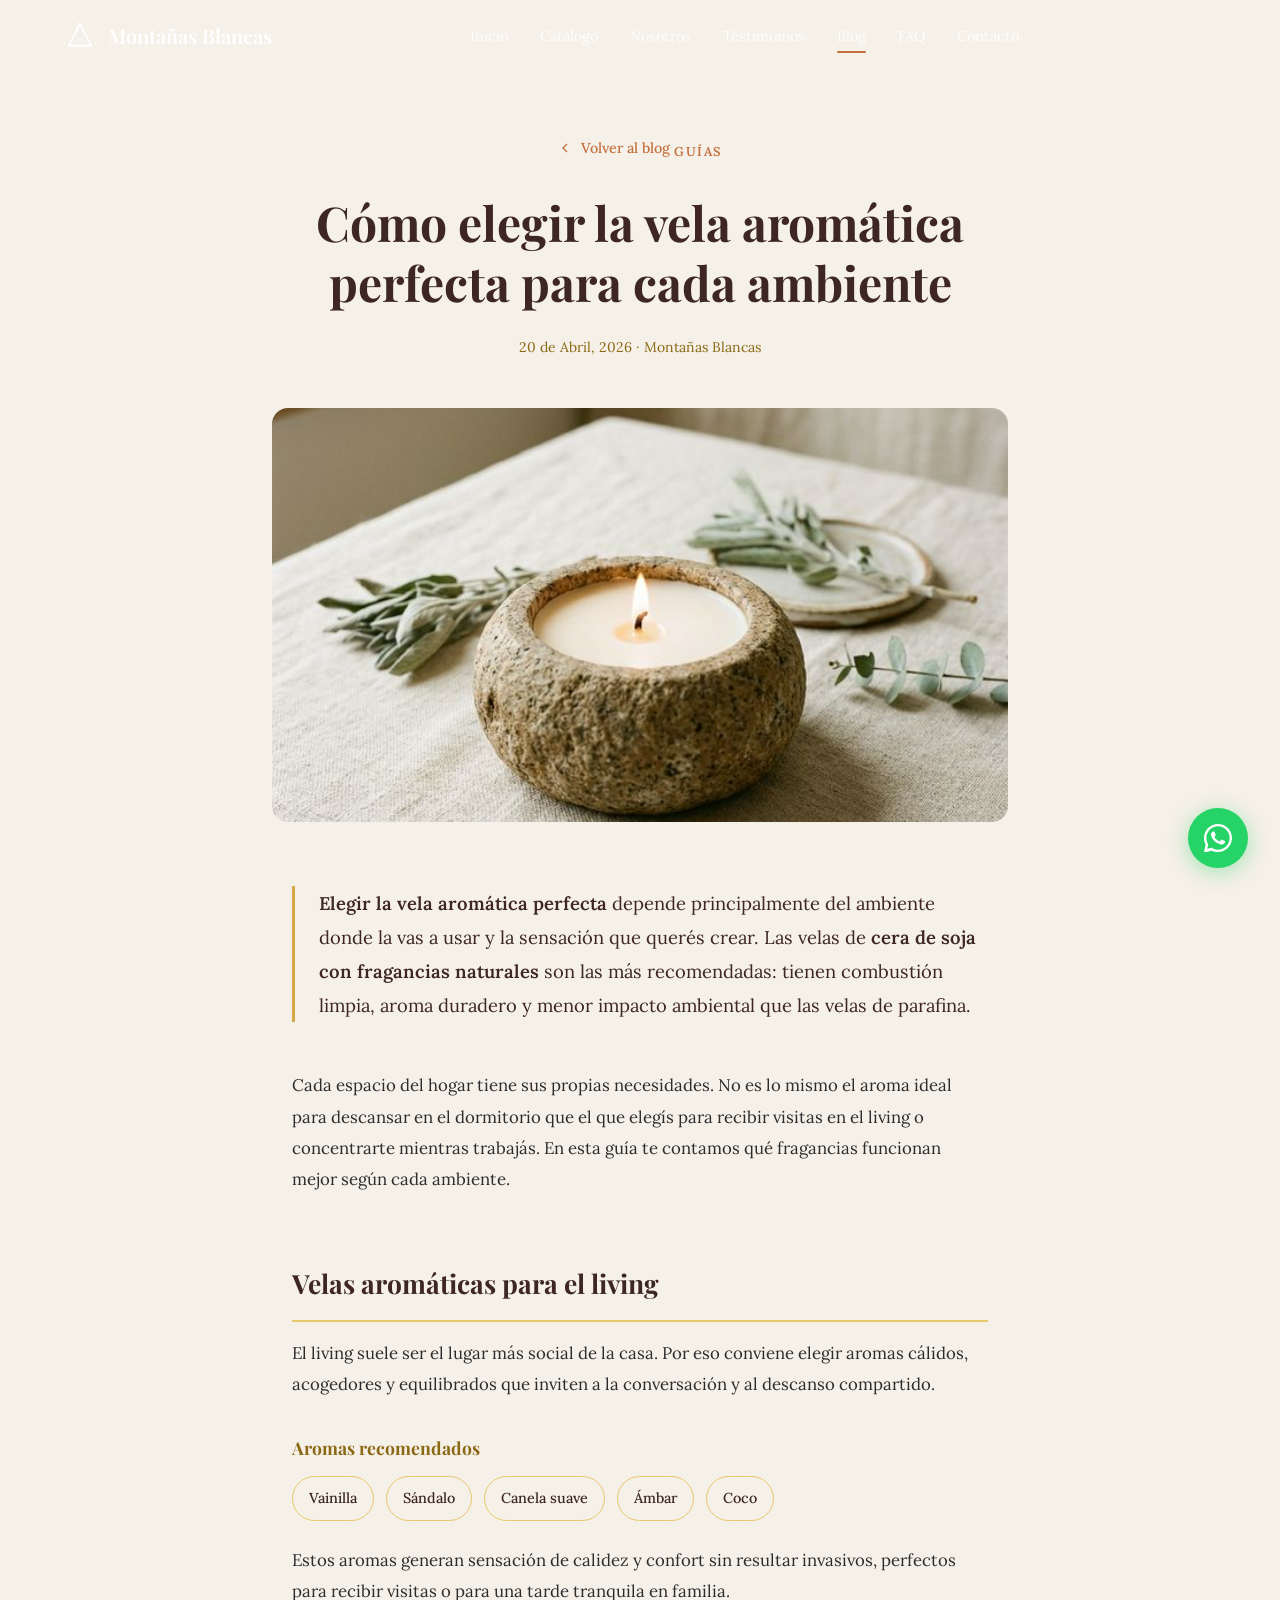
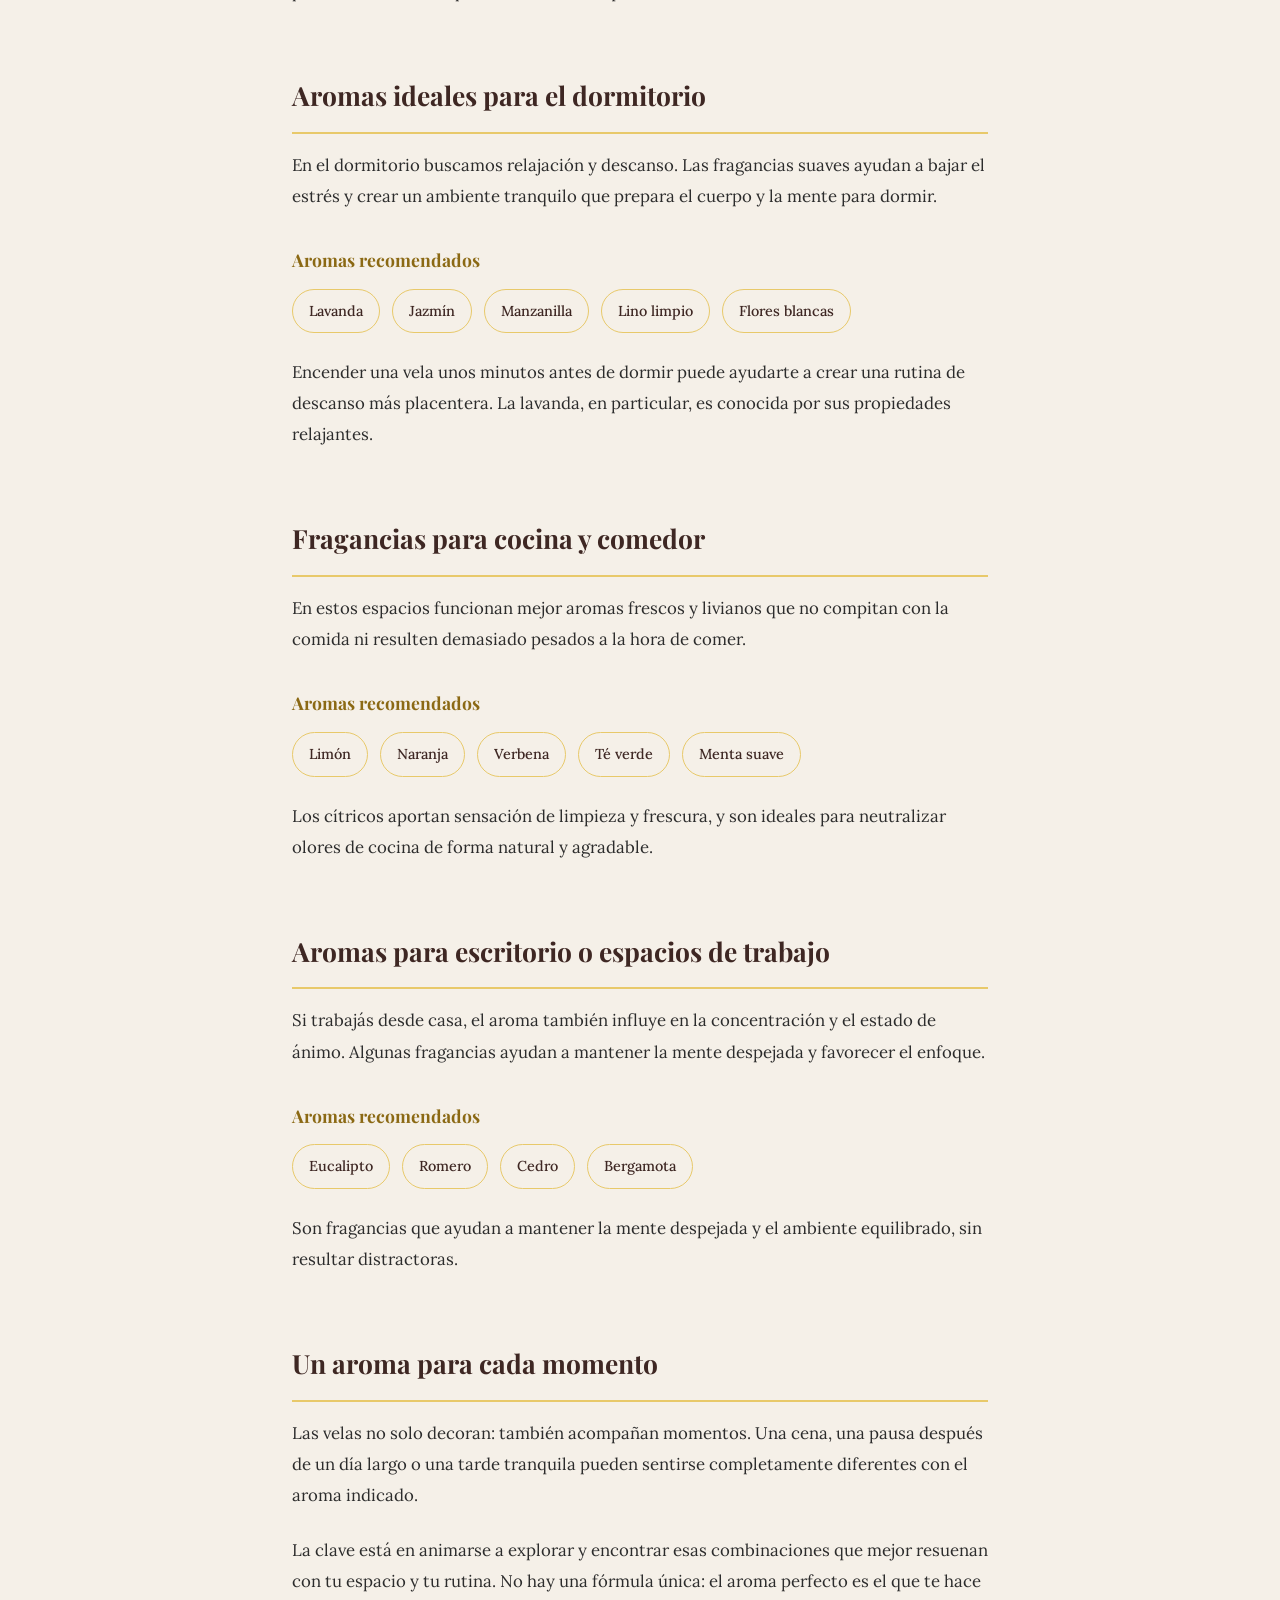
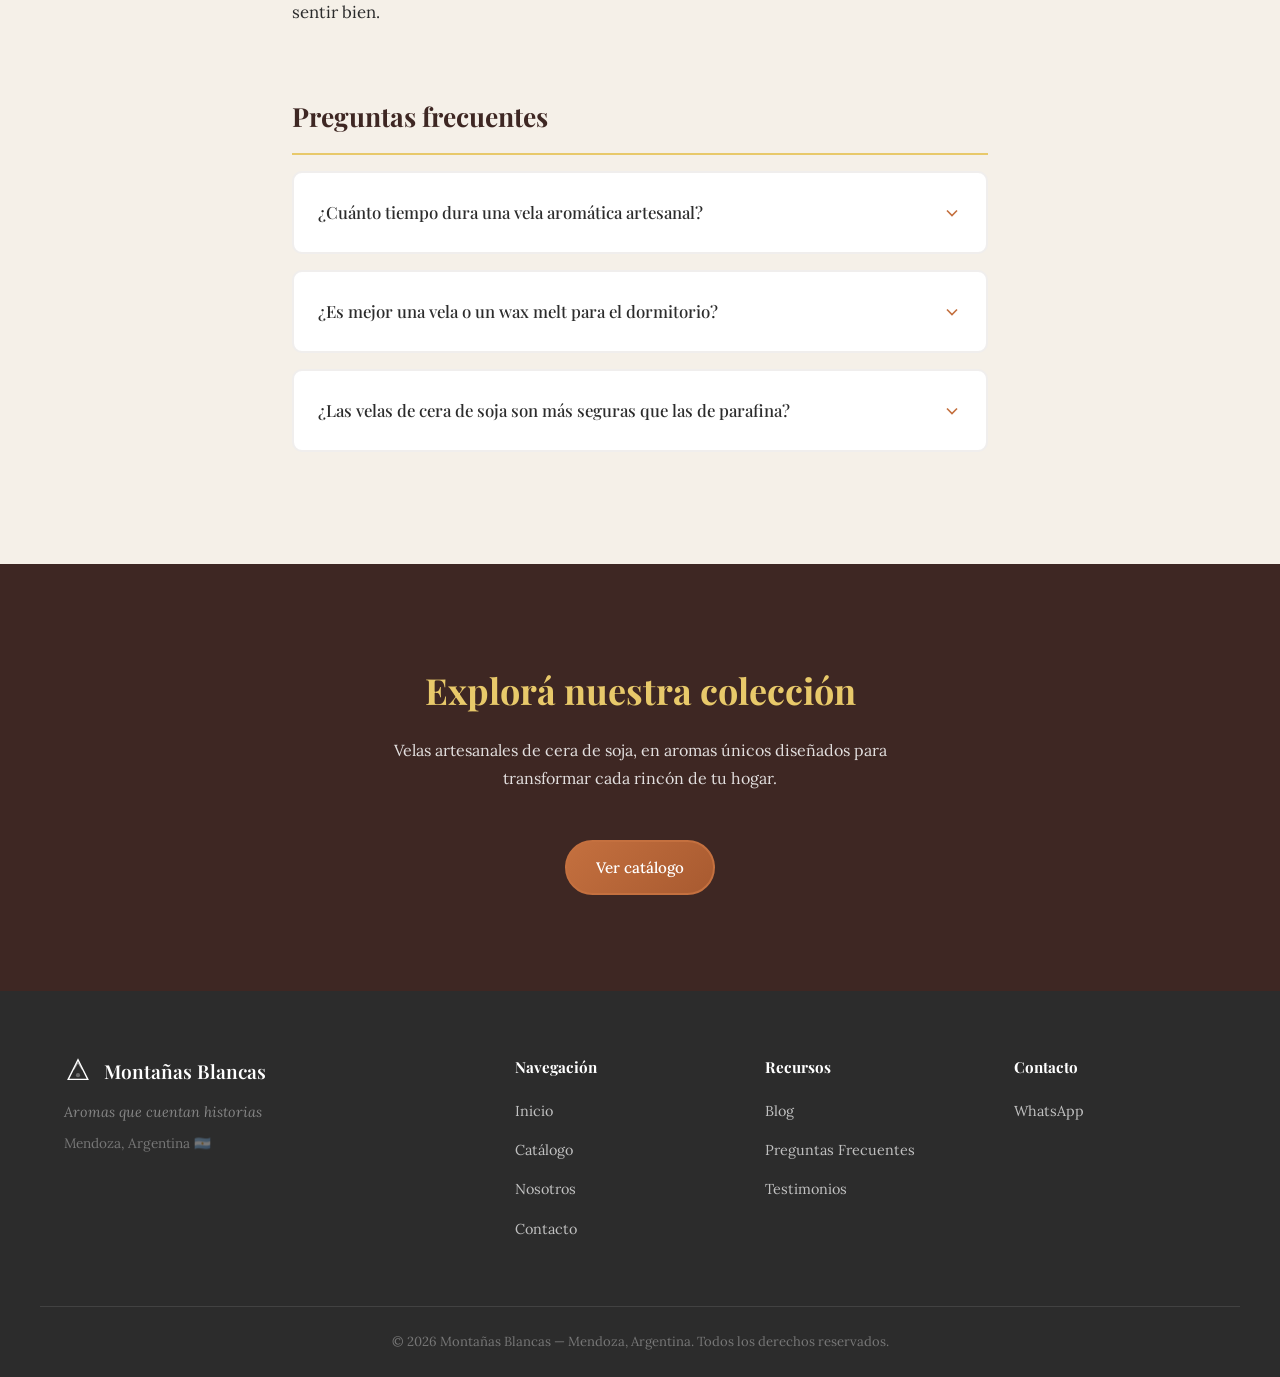
==== commit cd500b39: "GEO: mejora schemas Schema.org y contenido de blogs - LocalBusiness: agrega tipo Store, priceRange, " ====
--- a/blog/como-elegir-la-vela-aromatica-perfecta.html
+++ b/blog/como-elegir-la-vela-aromatica-perfecta.html
@@ -9,6 +9,10 @@
   <meta name="author" content="Montañas Blancas" />
   <meta name="robots" content="index, follow" />
   <link rel="canonical" href="https://www.montañasblancas.com/blog/como-elegir-la-vela-aromatica-perfecta.html" />
+
+  <!-- Favicon -->
+  <link rel="icon" href="/favicon.svg" type="image/svg+xml" />
+  <link rel="apple-touch-icon" href="/favicon.svg" />
 
   <!-- Open Graph -->
   <meta property="og:type" content="article" />
@@ -43,7 +47,14 @@
     "description": "Descubrí qué aromas funcionan mejor en cada espacio de tu hogar y cómo elegir la vela ideal para crear ambientes cálidos, relajantes y únicos.",
     "image": "https://www.montañasblancas.com/images/vela-portavela-2.png",
     "datePublished": "2026-04-20",
-    "author": { "@type": "Organization", "name": "Montañas Blancas" },
+    "inLanguage": "es-AR",
+    "keywords": "velas aromáticas, cómo elegir vela aromática, aromas para el hogar, vela dormitorio, vela living, cera de soja, Mendoza",
+    "articleSection": "Guías y consejos",
+    "mainEntityOfPage": {
+      "@type": "WebPage",
+      "@id": "https://www.montañasblancas.com/blog/como-elegir-la-vela-aromatica-perfecta.html"
+    },
+    "author": { "@type": "Organization", "name": "Montañas Blancas", "url": "https://www.montañasblancas.com" },
     "publisher": {
       "@type": "Organization",
       "name": "Montañas Blancas",
@@ -111,9 +122,9 @@
   <main>
     <article class="blog-post__body">
 
-      <p>Cada ambiente de tu hogar transmite una sensación diferente. No es lo mismo el aroma ideal para descansar en el dormitorio que el que elegís para recibir visitas en el living o concentrarte mientras trabajás. Las velas aromáticas ayudan a transformar cada espacio y convertirlo en una experiencia sensorial única.</p>
-
-      <p>En esta guía te contamos qué fragancias funcionan mejor según cada ambiente y momento del día.</p>
+      <p><strong>Elegir la vela aromática perfecta</strong> depende principalmente del ambiente donde la vas a usar y la sensación que querés crear. Las velas de <strong>cera de soja con fragancias naturales</strong> son las más recomendadas: tienen combustión limpia, aroma duradero y menor impacto ambiental que las velas de parafina.</p>
+
+      <p>Cada espacio del hogar tiene sus propias necesidades. No es lo mismo el aroma ideal para descansar en el dormitorio que el que elegís para recibir visitas en el living o concentrarte mientras trabajás. En esta guía te contamos qué fragancias funcionan mejor según cada ambiente.</p>
 
       <h2>Velas aromáticas para el living</h2>
       <p>El living suele ser el lugar más social de la casa. Por eso conviene elegir aromas cálidos, acogedores y equilibrados que inviten a la conversación y al descanso compartido.</p>
@@ -165,6 +176,38 @@
       <h2>Un aroma para cada momento</h2>
       <p>Las velas no solo decoran: también acompañan momentos. Una cena, una pausa después de un día largo o una tarde tranquila pueden sentirse completamente diferentes con el aroma indicado.</p>
       <p>La clave está en animarse a explorar y encontrar esas combinaciones que mejor resuenan con tu espacio y tu rutina. No hay una fórmula única: el aroma perfecto es el que te hace sentir bien.</p>
+
+      <h2>Preguntas frecuentes</h2>
+
+      <details class="faq__item">
+        <summary class="faq__question">
+          <span>¿Cuánto tiempo dura una vela aromática artesanal?</span>
+          <svg class="faq__chevron" viewBox="0 0 24 24" fill="none" stroke="currentColor" stroke-width="2" width="20" height="20"><path d="M6 9l6 6 6-6"/></svg>
+        </summary>
+        <div class="faq__answer">
+          <p>Una vela aromática artesanal de cera de soja dura entre 30 y 50 horas dependiendo del tamaño y las condiciones de uso. Para maximizar su duración, la primera vez que la enciendas dejá que se derrita toda la superficie antes de apagarla.</p>
+        </div>
+      </details>
+
+      <details class="faq__item">
+        <summary class="faq__question">
+          <span>¿Es mejor una vela o un wax melt para el dormitorio?</span>
+          <svg class="faq__chevron" viewBox="0 0 24 24" fill="none" stroke="currentColor" stroke-width="2" width="20" height="20"><path d="M6 9l6 6 6-6"/></svg>
+        </summary>
+        <div class="faq__answer">
+          <p>Ambas opciones funcionan bien. Las velas son ideales para crear ambiente y luz cálida antes de dormir. Los wax melts son más seguros si no querés dejar llama encendida, ya que no tienen mecha y se apagan solos al retirar el calor.</p>
+        </div>
+      </details>
+
+      <details class="faq__item">
+        <summary class="faq__question">
+          <span>¿Las velas de cera de soja son más seguras que las de parafina?</span>
+          <svg class="faq__chevron" viewBox="0 0 24 24" fill="none" stroke="currentColor" stroke-width="2" width="20" height="20"><path d="M6 9l6 6 6-6"/></svg>
+        </summary>
+        <div class="faq__answer">
+          <p>Sí. Las velas de cera de soja son de origen vegetal y producen mucho menos hollín que las de parafina. También liberan las fragancias de forma más suave y gradual, lo que las hace más saludables para usar en ambientes cerrados.</p>
+        </div>
+      </details>
 
     </article>
   </main>
--- a/style.css
+++ b/style.css
@@ -244,10 +244,19 @@
   transition: all var(--transition-base);
 }
 
-.navbar.scrolled {
+/* backdrop-filter va en ::before para no crear un containing block
+   para .navbar__nav (position: fixed), lo que rompería el menú mobile */
+.navbar.scrolled::before {
+  content: '';
+  position: absolute;
+  inset: 0;
   background: rgba(245, 240, 232, 0.95);
   backdrop-filter: blur(12px);
   -webkit-backdrop-filter: blur(12px);
+  z-index: -1;
+}
+
+.navbar.scrolled {
   box-shadow: var(--shadow-sm);
 }
 
@@ -558,6 +567,62 @@
 .product-card__badge.badge--new {
   background: var(--color-gold);
   color: var(--color-dark-brown);
+}
+
+/* Product image carousel (multiple photos per card) */
+.product-card__carousel {
+  position: relative;
+  width: 100%;
+  height: 100%;
+}
+
+.product-card__carousel-img {
+  position: absolute;
+  inset: 0;
+  width: 100%;
+  height: 100%;
+  object-fit: cover;
+  object-position: center;
+  opacity: 0;
+  transition: opacity 0.35s ease, transform var(--transition-slow);
+}
+
+.product-card__carousel-img.active {
+  opacity: 1;
+}
+
+.product-card:hover .product-card__carousel-img.active {
+  transform: scale(1.05);
+}
+
+.product-card__carousel-dots {
+  position: absolute;
+  bottom: var(--space-sm);
+  left: 50%;
+  transform: translateX(-50%);
+  display: flex;
+  gap: 5px;
+  z-index: 2;
+}
+
+.product-card__carousel-dot {
+  width: 7px;
+  height: 7px;
+  border-radius: var(--radius-full);
+  background: rgba(255, 255, 255, 0.5);
+  border: none;
+  cursor: pointer;
+  padding: 0;
+  transition: background var(--transition-fast), transform var(--transition-fast);
+}
+
+.product-card__carousel-dot.active {
+  background: var(--color-white);
+  transform: scale(1.3);
+}
+
+.product-card__badge {
+  z-index: 3;
 }
 
 .product-card__body {
